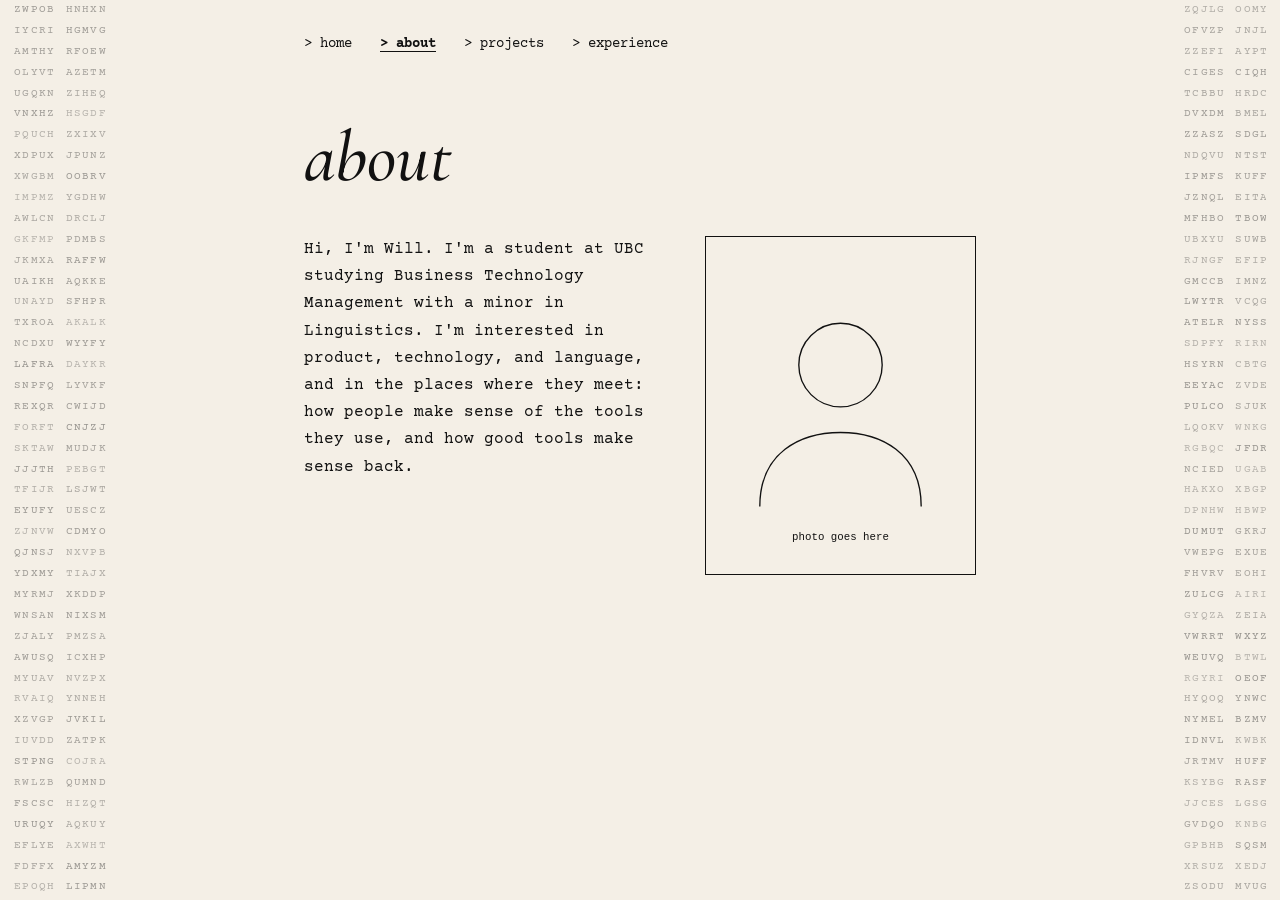
==== about.html @ b34bc1a9 "Initial portfolio site Static HTML/CSS/JS site with cipher scramble side columns.  Co-Authored-By: C" ====
<!DOCTYPE html>
<html lang="en">
<head>
  <meta charset="utf-8">
  <meta name="viewport" content="width=device-width, initial-scale=1">
  <title>about | william he</title>
  <meta name="description" content="About William He, a UBC Business Technology Management student with a Linguistics minor.">
  <meta property="og:title" content="about | william he">
  <meta property="og:description" content="About William He, a UBC Business Technology Management student with a Linguistics minor.">
  <meta property="og:type" content="website">
  <link rel="preconnect" href="https://fonts.googleapis.com">
  <link rel="preconnect" href="https://fonts.gstatic.com" crossorigin>
  <link href="https://fonts.googleapis.com/css2?family=Cormorant+Garamond:ital,wght@1,400;1,500&family=Courier+Prime:wght@400;700&display=swap" rel="stylesheet">
  <link rel="stylesheet" href="css/style.css">
</head>
<body>
  <div class="page">
    <nav class="site-nav" aria-label="Main">
      <ul>
        <li><a href="index.html">&gt; home</a></li>
        <li><a href="about.html" aria-current="page">&gt; about</a></li>
        <li><a href="projects.html">&gt; projects</a></li>
        <li><a href="experience.html">&gt; experience</a></li>
      </ul>
    </nav>

    <main>
      <h1 class="page-title">about</h1>

      <div class="about-grid">
        <div class="about-text">
          <!-- TODO: rewrite this paragraph in your own words -->
          <p>Hi, I'm Will. I'm a student at UBC studying Business Technology Management with a minor in Linguistics. I'm interested in product, technology, and language, and in the places where they meet: how people make sense of the tools they use, and how good tools make sense back.</p>
        </div>

        <figure class="about-photo">
          <!-- TODO: replace with assets/photo.jpg when you have a photo -->
          <img src="assets/photo-placeholder.svg" alt="Placeholder for a portrait of William He" width="400" height="500">
        </figure>
      </div>
    </main>
  </div>

  <script src="js/scramble.js"></script>
</body>
</html>
---- css/style.css ----
/* ==========================================================================
   william he: portfolio styles
   One file. Colors and fonts live in the variables below.
   ========================================================================== */

:root {
  /* Colors: black on warm paper, nothing else */
  --paper: #f4efe6;
  --ink: #111111;

  /* Fonts */
  --font-mono: 'Courier Prime', 'Courier New', Courier, monospace;
  --font-serif: 'Cormorant Garamond', Georgia, 'Times New Roman', serif;

  /* Layout */
  --content-width: 720px;
}

/* ---------- Base ---------- */

*,
*::before,
*::after {
  box-sizing: border-box;
}

html {
  -webkit-text-size-adjust: 100%;
}

body {
  margin: 0;
  background: var(--paper);
  color: var(--ink);
  font-family: var(--font-mono);
  font-size: 1rem;
  line-height: 1.7;
  overflow-x: hidden; /* safety net; layout itself should never overflow */
}

a {
  color: inherit;
}

/* Visible keyboard focus everywhere */
a:focus-visible,
summary:focus-visible {
  outline: 2px solid var(--ink);
  outline-offset: 4px;
}

.skip-link {
  position: absolute;
  left: -9999px;
  top: 0;
  background: var(--ink);
  color: var(--paper);
  padding: 0.5rem 1rem;
  z-index: 10;
}
.skip-link:focus {
  left: 0;
}

/* ---------- Cipher columns ---------- */
/* Filled by js/scramble.js. Purely decorative texture. */

.cipher {
  position: fixed;
  top: 0;
  bottom: 0;
  width: 92px;
  overflow: hidden;
  pointer-events: none;
  user-select: none;
  z-index: 0;
  font-family: var(--font-mono);
  font-size: 11px;
  line-height: 1.9;
  letter-spacing: 0.12em;
  color: var(--ink);
  white-space: nowrap;
}
.cipher--left {
  left: 14px;
}
.cipher--right {
  right: 14px;
  text-align: right;
}

.cipher-row {
  display: block;
  height: 1.9em;
}

.cipher-group {
  display: inline-block;
  margin-right: 0.9em;
  opacity: 0.3;
  transition: opacity 1.2s ease;
}
.cipher--right .cipher-group {
  margin-right: 0;
  margin-left: 0.9em;
}

/* Hide the columns when there is not enough room beside the content */
@media (max-width: 959px) {
  .cipher {
    display: none;
  }
}

/* ---------- Page shell ---------- */

.page {
  position: relative;
  z-index: 1; /* above the cipher columns */
  max-width: var(--content-width);
  margin: 0 auto;
  padding: 2rem 1.5rem 5rem;
}

/* ---------- Nav (inner pages) ---------- */

.site-nav {
  margin-bottom: 4rem;
}
.site-nav ul {
  display: flex;
  flex-wrap: wrap;
  gap: 0.25rem 1.75rem;
  list-style: none;
  margin: 0;
  padding: 0;
  font-size: 0.9rem;
}
.site-nav a {
  text-decoration: none;
}
.site-nav a:hover {
  text-decoration: underline;
}
.site-nav a[aria-current='page'] {
  font-weight: 700;
  text-decoration: underline;
  text-underline-offset: 4px;
}

/* ---------- Headings ---------- */

.serif,
h1,
h2,
h3 {
  font-family: var(--font-serif);
  font-style: italic;
  font-weight: 500;
  line-height: 1.05;
}

.page-title {
  font-size: clamp(2.75rem, 9vw, 4.5rem);
  margin: 0 0 2.5rem;
  text-transform: lowercase;
}

/* ---------- Home ---------- */

.home {
  min-height: 100vh;
  min-height: 100dvh;
  display: flex;
  flex-direction: column;
  align-items: center;
  justify-content: center;
  padding-block: 4rem;
  text-align: center;
}

.home-name {
  position: relative; /* anchor for the tagline */
  display: inline-block;
  margin: 0;
  font-size: clamp(3.25rem, 13vw, 8rem);
  font-weight: 500;
  text-transform: lowercase;
  white-space: nowrap;
}

.home-tagline {
  position: absolute;
  right: 0;
  top: 100%;
  margin: 0.15rem 0 0;
  font-family: var(--font-serif);
  font-style: italic;
  font-size: clamp(0.95rem, 2.4vw, 1.2rem);
  line-height: 1.2;
}

.home-links {
  list-style: none;
  margin: 4.5rem 0 0;
  padding: 0;
  text-align: left;
}
.home-links li {
  margin: 0.15rem 0;
}
.home-links a {
  display: inline-block;
  font-family: var(--font-serif);
  font-style: italic;
  font-size: clamp(1.6rem, 4vw, 2rem);
  line-height: 1.3;
  text-decoration: none;
}
.home-links .arrow {
  display: inline-block;
  margin-right: 0.4em;
  transition: transform 0.2s ease;
}
.home-links a:hover .arrow,
.home-links a:focus-visible .arrow {
  transform: translateX(5px);
}
.home-links a:hover .label,
.home-links a:focus-visible .label {
  text-decoration: underline;
  text-underline-offset: 5px;
  text-decoration-thickness: 1px;
}

/* ---------- About ---------- */

.about-grid {
  display: grid;
  grid-template-columns: 1fr;
  gap: 2.5rem;
}
@media (min-width: 720px) {
  .about-grid {
    grid-template-columns: 1.3fr 1fr;
    gap: 3rem;
    align-items: start;
  }
}
.about-text p {
  margin: 0 0 1.25rem;
}
.about-photo {
  margin: 0;
}
.about-photo img {
  display: block;
  width: 100%;
  height: auto;
  border: 1px solid var(--ink);
  border-radius: 0;
}

/* ---------- Projects ---------- */

.project {
  border-top: 1px solid var(--ink);
}
.project:last-of-type {
  border-bottom: 1px solid var(--ink);
}

.project summary {
  display: flex;
  align-items: baseline;
  gap: 0.6em;
  padding: 1.25rem 0;
  cursor: pointer;
  list-style: none; /* hide default marker */
  font-family: var(--font-serif);
  font-style: italic;
  font-size: clamp(2rem, 6vw, 3rem);
  line-height: 1.1;
}
.project summary::-webkit-details-marker {
  display: none;
}
.project summary::before {
  content: '>';
  font-family: var(--font-mono);
  font-style: normal;
  font-size: 0.5em;
  flex: none;
  width: 1.2em;
}
.project[open] summary::before {
  content: 'v';
}

.project-body {
  padding: 0 0 2rem 2.4rem;
}
.project-subtitle {
  margin: 0 0 0.25rem;
  font-weight: 700;
}
.project-badge {
  margin: 0 0 1rem;
}

/* ---------- Bullets (projects and experience) ---------- */

.bullets {
  list-style: none;
  margin: 0;
  padding: 0;
}
.bullets li {
  position: relative;
  padding-left: 1.5em;
  margin-bottom: 0.6rem;
}
.bullets li::before {
  content: '*';
  position: absolute;
  left: 0;
}

/* ---------- Experience ---------- */

.entry {
  padding: 2rem 0;
  border-top: 1px solid var(--ink);
}
.entry:first-of-type {
  border-top: 0;
  padding-top: 0;
}
.entry h2,
.education h2 {
  margin: 0 0 0.4rem;
  font-size: clamp(1.9rem, 5vw, 2.6rem);
}
.entry-meta {
  margin: 0 0 1rem;
  font-size: 0.9rem;
}

.education {
  padding-top: 2rem;
  border-top: 1px solid var(--ink);
}
.education h2 {
  font-size: clamp(1.6rem, 4vw, 2rem);
}
.education p {
  margin: 0;
  font-size: 0.9rem;
}

/* ---------- Reduced motion ---------- */

@media (prefers-reduced-motion: reduce) {
  .cipher-group,
  .home-links .arrow {
    transition: none;
  }
}
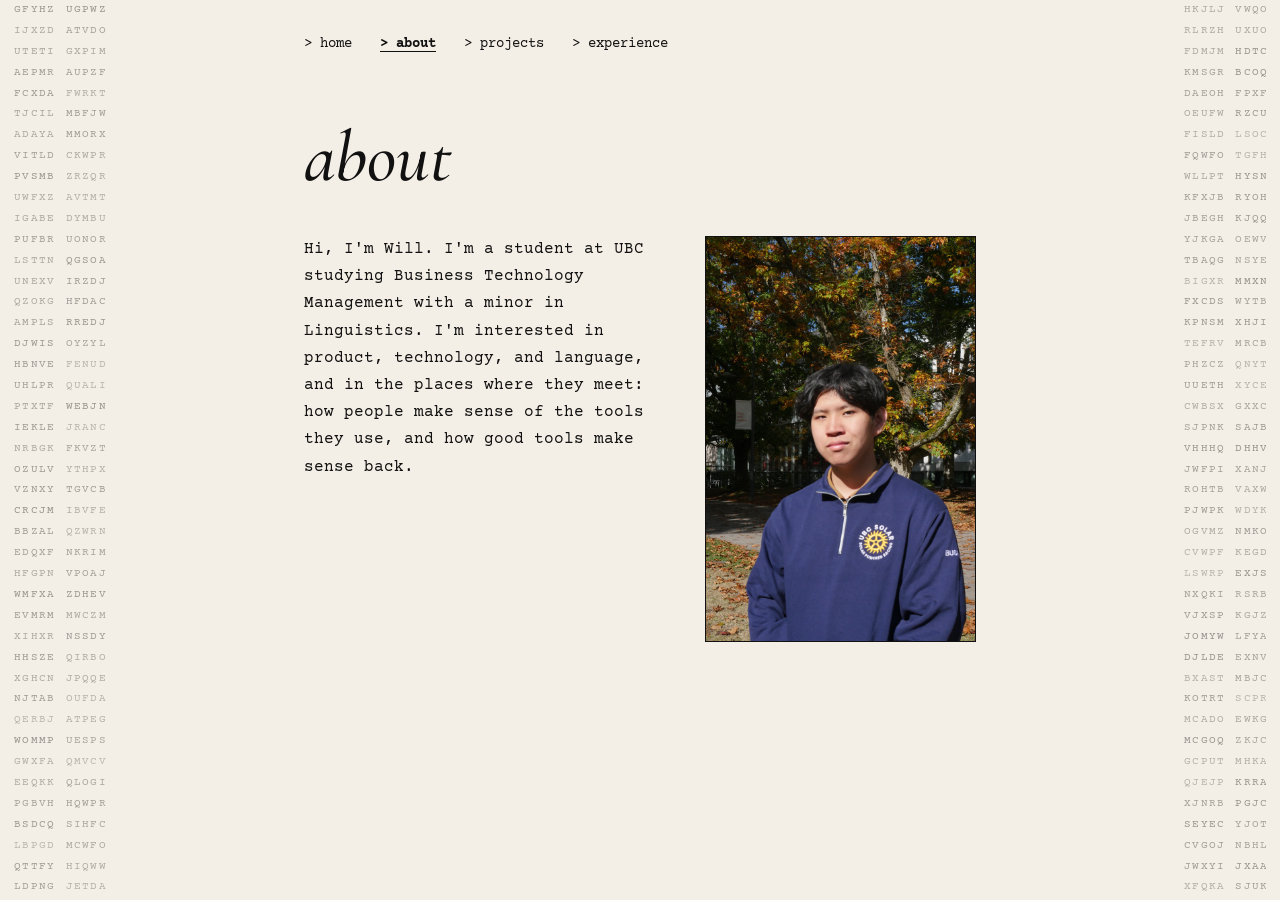
==== commit c60e122b: "Add photo, Instagram link, and UBC Solar bullets Co-Authored-By: Claude Sonnet 5.5 <noreply@anthropi" ====
--- a/about.html
+++ b/about.html
@@ -34,8 +34,7 @@
         </div>
 
         <figure class="about-photo">
-          <!-- TODO: replace with assets/photo.jpg when you have a photo -->
-          <img src="assets/photo-placeholder.svg" alt="Placeholder for a portrait of William He" width="400" height="500">
+          <img src="assets/photo.jpg" alt="Portrait of William He outdoors in autumn, wearing a navy UBC Solar quarter-zip" width="800" height="1200">
         </figure>
       </div>
     </main>
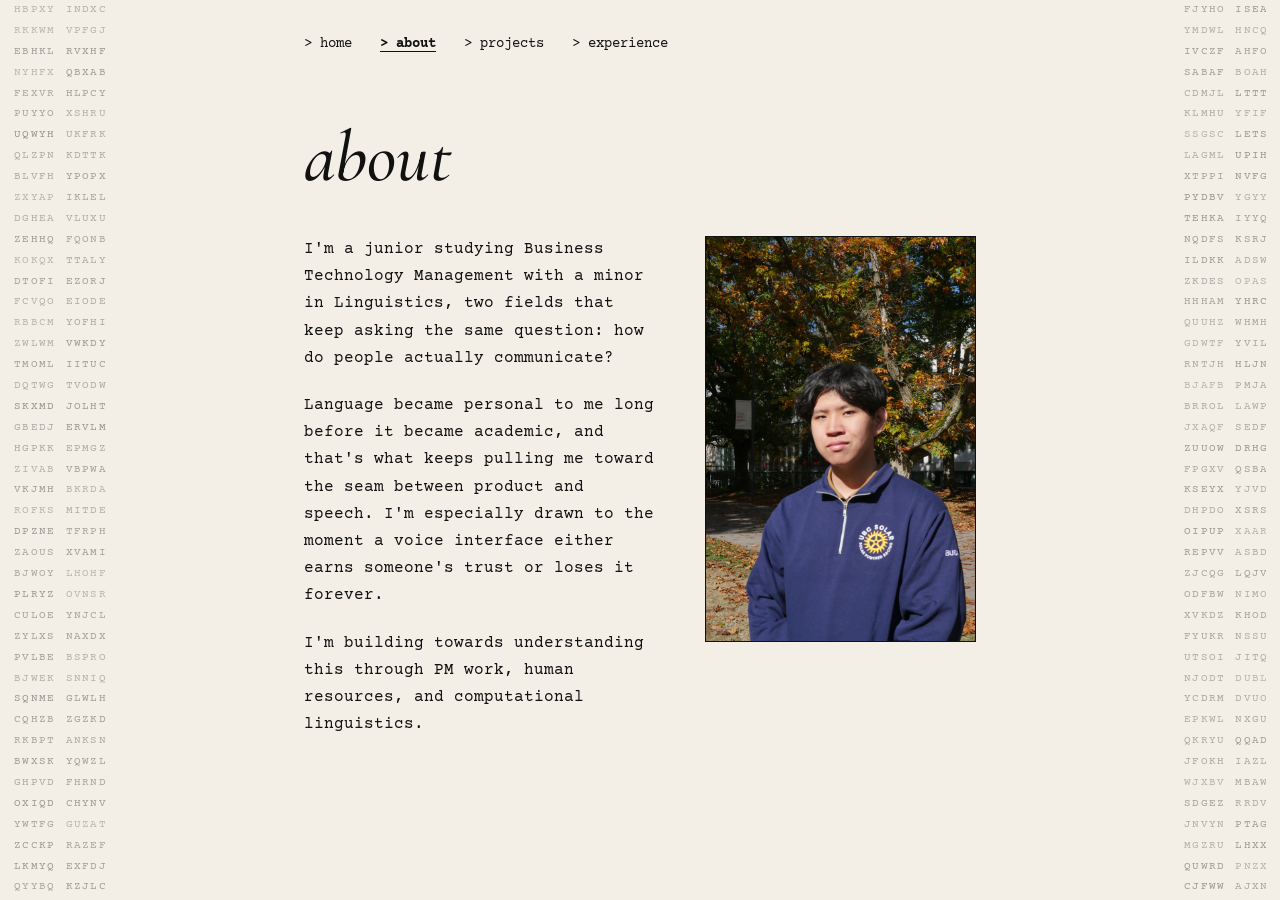
==== commit be161219: "Update about paragraph Co-Authored-By: Claude Sonnet 5.5 <noreply@anthropic.com>" ====
--- a/about.html
+++ b/about.html
@@ -29,8 +29,9 @@
 
       <div class="about-grid">
         <div class="about-text">
-          <!-- TODO: rewrite this paragraph in your own words -->
-          <p>Hi, I'm Will. I'm a student at UBC studying Business Technology Management with a minor in Linguistics. I'm interested in product, technology, and language, and in the places where they meet: how people make sense of the tools they use, and how good tools make sense back.</p>
+          <p>I'm a junior studying Business Technology Management with a minor in Linguistics, two fields that keep asking the same question: how do people actually communicate?</p>
+          <p>Language became personal to me long before it became academic, and that's what keeps pulling me toward the seam between product and speech. I'm especially drawn to the moment a voice interface either earns someone's trust or loses it forever.</p>
+          <p>I'm building towards understanding this through PM work, human resources, and computational linguistics.</p>
         </div>
 
         <figure class="about-photo">
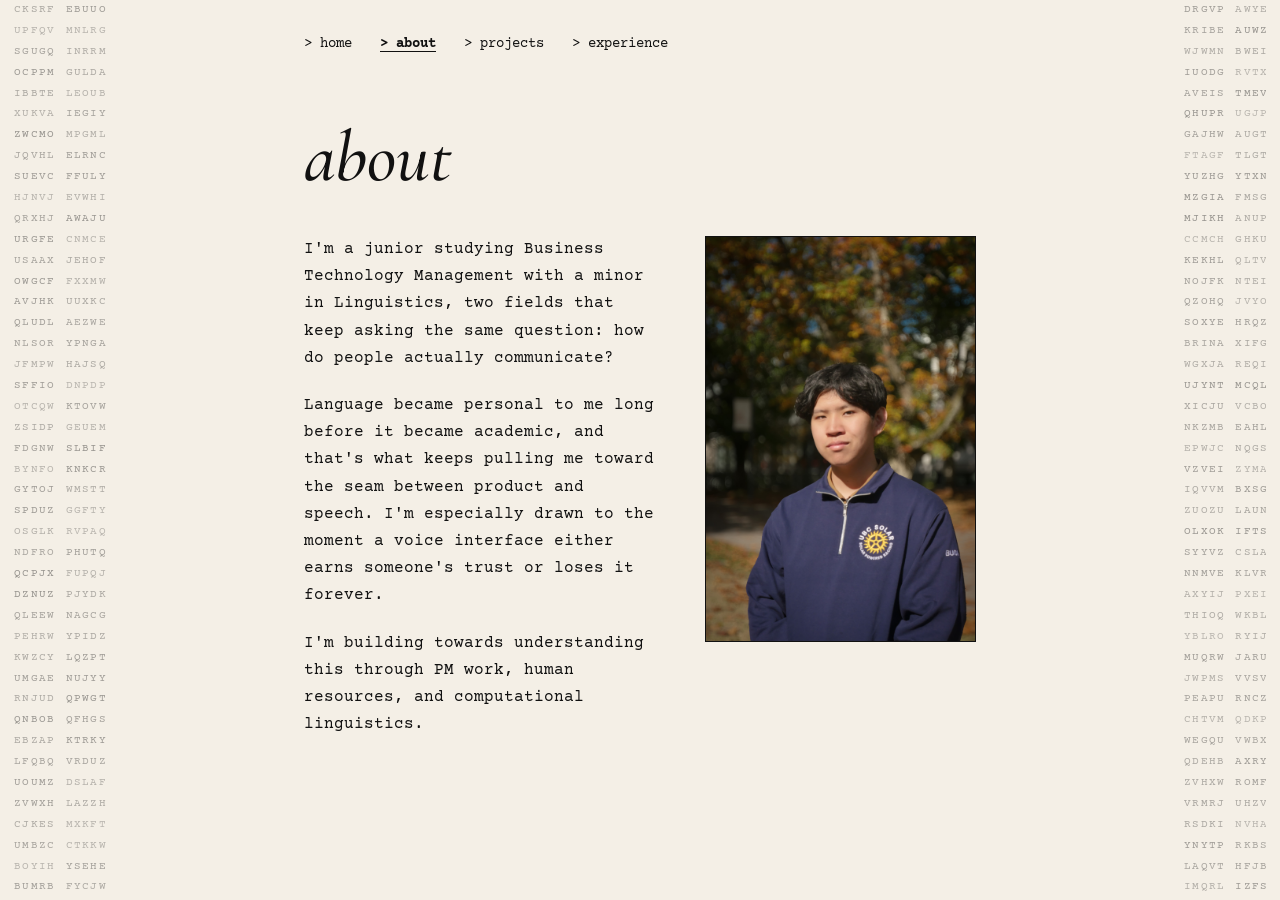
==== commit 4563ba1a: "Swap in edited portrait (willhe.jpg) Co-Authored-By: Claude Sonnet 5.5 <noreply@anthropic.com>" ====
--- a/about.html
+++ b/about.html
@@ -35,7 +35,7 @@
         </div>
 
         <figure class="about-photo">
-          <img src="assets/photo.jpg" alt="Portrait of William He outdoors in autumn, wearing a navy UBC Solar quarter-zip" width="800" height="1200">
+          <img src="assets/willhe.jpg" alt="Portrait of William He outdoors in autumn, wearing a navy UBC Solar quarter-zip" width="1365" height="2048">
         </figure>
       </div>
     </main>
